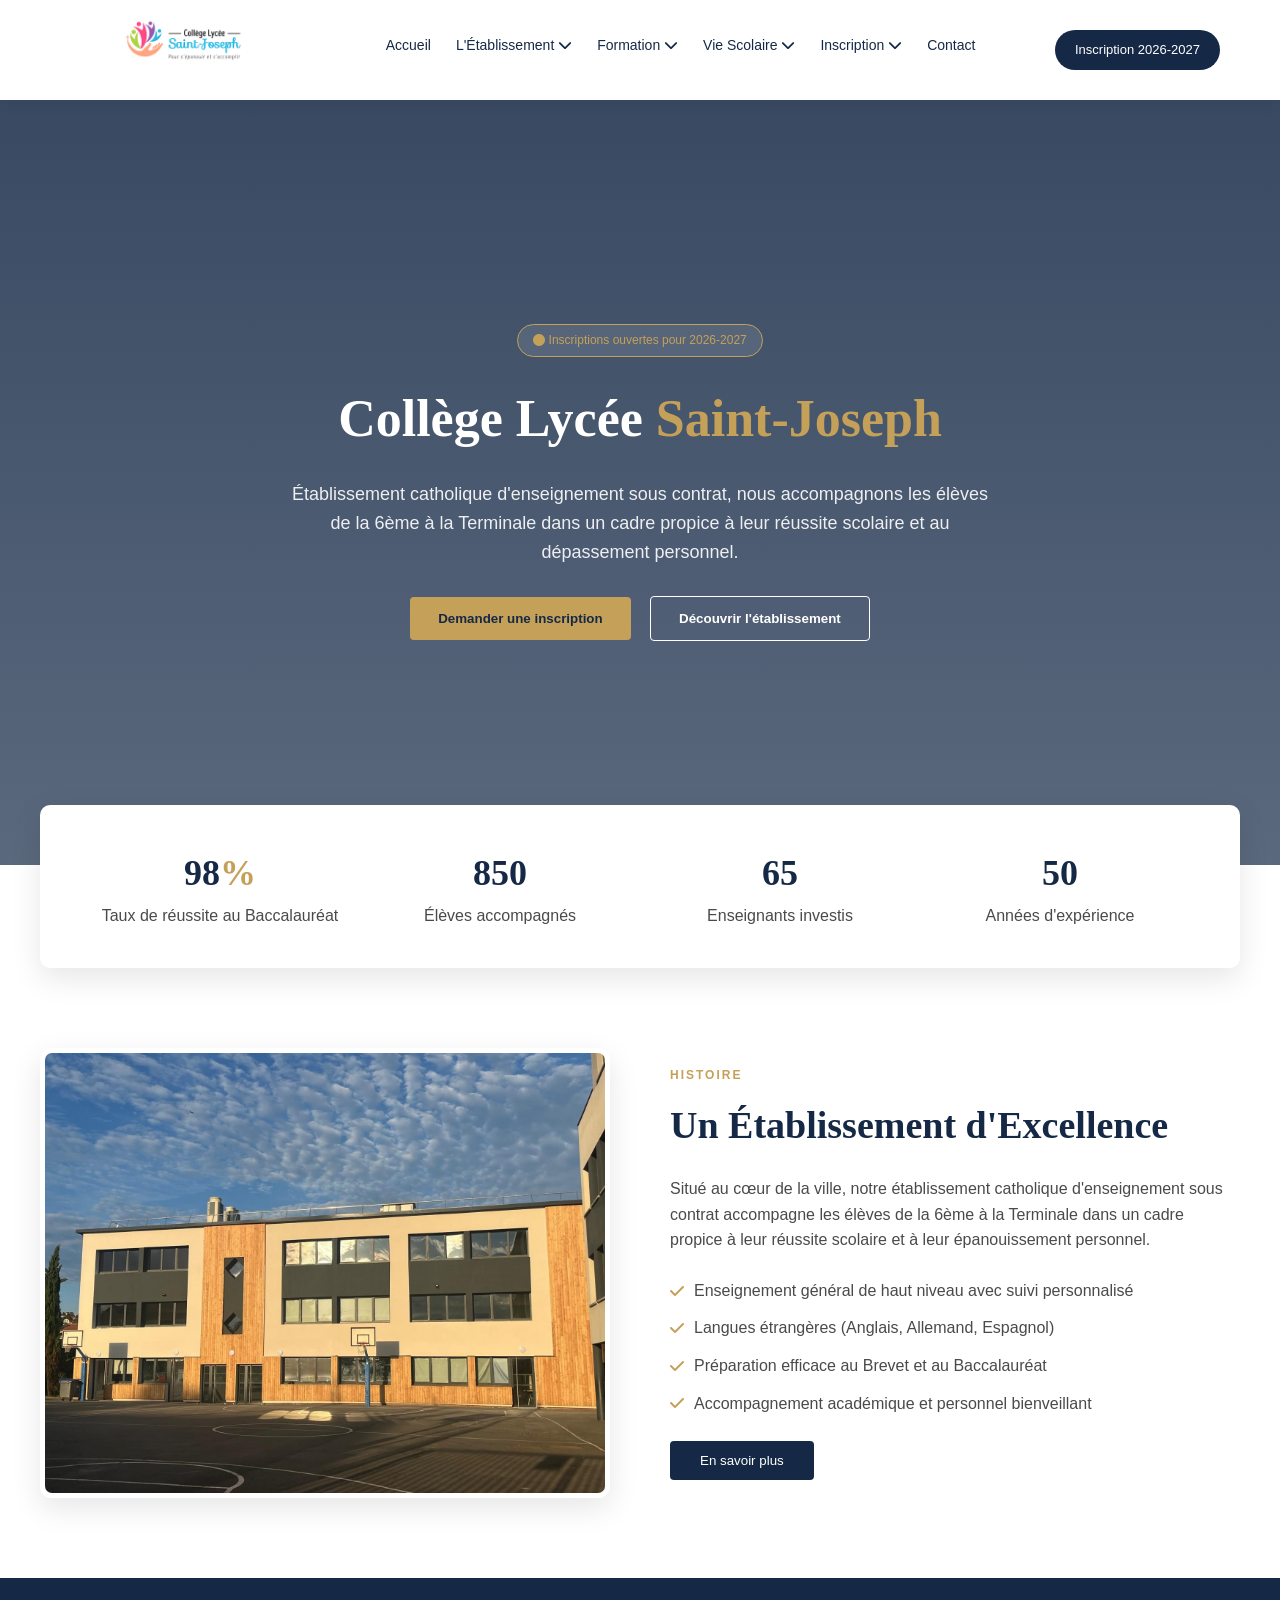
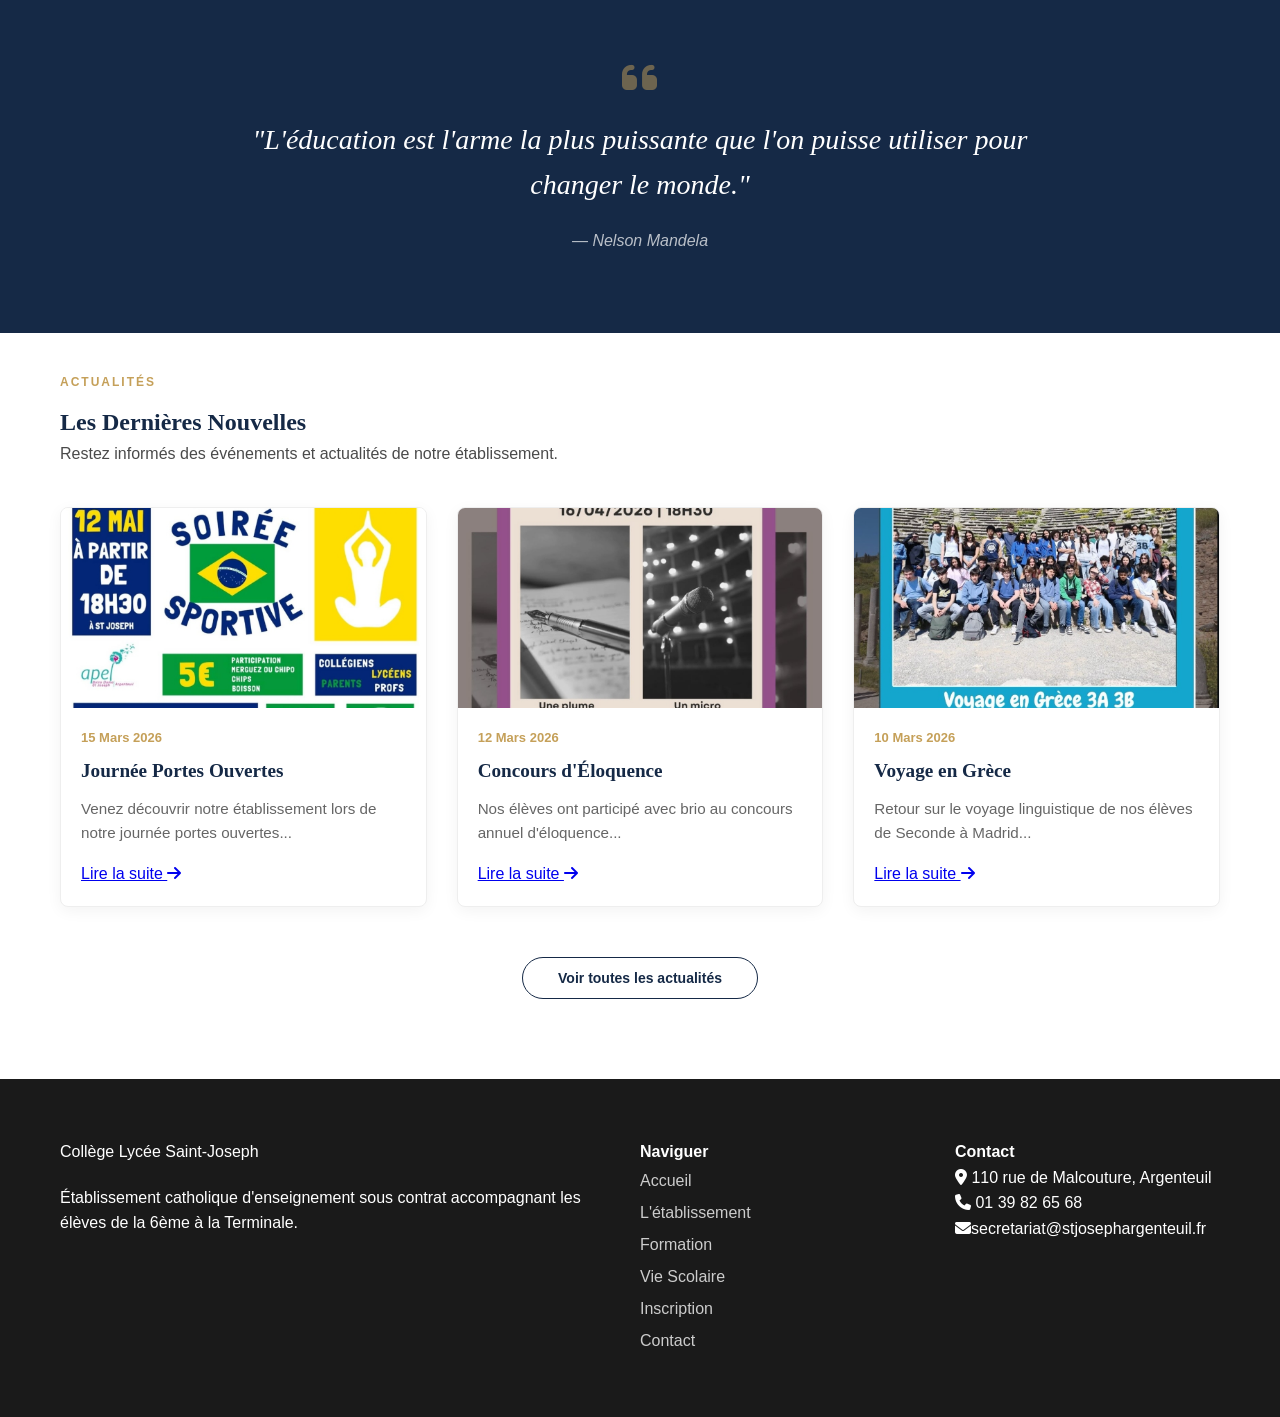
==== index.html @ 9d51ba73 "index.html" ====
<!DOCTYPE html>
<html lang="fr">
<head>
    <meta charset="UTF-8">
    <meta name="viewport" content="width=device-width, initial-scale=1.0">
    <title>École d'Excellence - Site Officiel</title>
    <link rel="stylesheet" href="styles.css">
    <link rel="stylesheet" href="https://cdnjs.cloudflare.com/ajax/libs/font-awesome/6.4.0/css/all.min.css">
</head>
<body>

    <!-- Barre de Navigation -->
<header>
    <nav class="container">
        <div class="logo">
            <img src="images/logo_stjo.jpg" alt="Logo" class="logo-img">
        </div>

        <ul class="nav-menu">
            <li><a href="#" class="active">Accueil</a></li>

            <li class="has-dropdown">
                <a href="#">L'Établissement <i class="fas fa-chevron-down"></i></a>
                <ul class="dropdown">
                    <li><a href="#">La Pastorale</a></li>
                    <li><a href="#">Projet Éloquence</a></li>
                    <li><a href="#">Recrutement</a></li>
                    <li><a href="#">Foire aux Questions (FAQ)</a></li>
                </ul>
            </li>

            <li class="has-dropdown">
                <a href="#">Formation <i class="fas fa-chevron-down"></i></a>
                <ul class="dropdown">
                    <li><a href="#">Collège (Entrée en 6ème)</a></li>
                    <li><a href="#">Lycée (Entrée en 2nde)</a></li>
                    <li><a href="#">Ouverture Internationale</a></li>
                    <li><a href="#">Arts à Saint Joseph</a></li>
                </ul>
            </li>

            <li class="has-dropdown">
                <a href="#">Vie Scolaire <i class="fas fa-chevron-down"></i></a>
                <ul class="dropdown">
                    <li><a href="#">Menus Self (Convivio)</a></li>
                    <li><a href="#">Stages en Entreprise</a></li>
                    <li><a href="#">PAI / Santé</a></li>
                    <li><a href="#">Saint Joseph Actualités</a></li>
                </ul>
            </li>

            <li class="has-dropdown">
                <a href="#">Inscription <i class="fas fa-chevron-down"></i></a>
                <ul class="dropdown">
                    <li><a href="#">Modalités d'inscription</a></li>
                    <li><a href="#">Forum - Inscription</a></li>
                </ul>
            </li>

            <li><a href="#">Contact</a></li>
        </ul>

        <a href="#" class="nav-btn">Inscription 2026-2027</a>
    </nav>
</header>

    <!-- Section Hero -->
    <section class="hero">
        <div class="hero-overlay"></div>
        <div class="hero-content container">
            <div class="hero-tag"><i class="fas fa-circle"></i> Inscriptions ouvertes pour 2026-2027</div>
            <h1>Collège Lycée <span>Saint-Joseph</span></h1>
            <p>Établissement catholique d'enseignement sous contrat, nous accompagnons les élèves de la 6ème à la Terminale dans un cadre propice à leur réussite scolaire et au dépassement personnel.</p>
            <div class="hero-actions">
                <button class="btn btn-gold">Demander une inscription</button>
                <button class="btn btn-outline">Découvrir l'établissement</button>
            </div>
        </div>
    </section>

    <!-- Section Chiffres Clés -->
    <section class="stats container">
        <div class="stat-card">
            <h2>98<span>%</span></h2>
            <p>Taux de réussite au Baccalauréat</p>
        </div>
        <div class="stat-card">
            <h2>850</h2>
            <p>Élèves accompagnés</p>
        </div>
        <div class="stat-card">
            <h2>65</h2>
            <p>Enseignants investis</p>
        </div>
        <div class="stat-card">
            <h2>50</h2>
            <p>Années d'expérience</p>
        </div>
    </section>

    <!-- Section Présentation -->
    <section class="presentation container">
        <div class="pres-img">
            <img src="images/lycee_stjo.jpg" alt="Cours de l'école">
        </div>
        <div class="pres-text">
            <span class="section-label">HISTOIRE</span>
            <h2>Un Établissement d'Excellence</h2>
            <p>Situé au cœur de la ville, notre établissement catholique d'enseignement sous contrat accompagne les élèves de la 6ème à la Terminale dans un cadre propice à leur réussite scolaire et à leur épanouissement personnel.</p>
            <ul class="check-list">
                <li><i class="fas fa-check"></i> Enseignement général de haut niveau avec suivi personnalisé</li>
                <li><i class="fas fa-check"></i> Langues étrangères (Anglais, Allemand, Espagnol)</li>
                <li><i class="fas fa-check"></i> Préparation efficace au Brevet et au Baccalauréat</li>
                <li><i class="fas fa-check"></i> Accompagnement académique et personnel bienveillant</li>
            </ul>
            <button class="btn-dark">En savoir plus</button>
        </div>
    </section>

    <!-- Section Citation -->
    <section class="quote-section">
        <div class="container">
            <i class="fas fa-quote-left quote-icon"></i>
            <blockquote>
                "L'éducation est l'arme la plus puissante que l'on puisse utiliser pour changer le monde."
                <cite>— Nelson Mandela</cite>
            </blockquote>
        </div>
    </section>

    <!-- Section Actualités -->
    <section class="news container">
        <span class="section-label centered">ACTUALITÉS</span>
        <h2 class="centered-title">Les Dernières Nouvelles</h2>
        <p class="centered-sub">Restez informés des événements et actualités de notre établissement.</p>
        
        <div class="news-grid">
            <div class="news-card">
                <img src="images/actu1_stjo.jpeg" alt="News 1">
                <div class="news-body">
                    <span class="news-date">15 Mars 2026</span>
                    <h3>Journée Portes Ouvertes</h3>
                    <p>Venez découvrir notre établissement lors de notre journée portes ouvertes...</p>
                    <a href="#" class="read-more">Lire la suite <i class="fas fa-arrow-right"></i></a>
                </div>
            </div>
            <div class="news-card">
                <img src="images/actu2_stjo.jpeg" alt="News 2">
                <div class="news-body">
                    <span class="news-date">12 Mars 2026</span>
                    <h3>Concours d'Éloquence</h3>
                    <p>Nos élèves ont participé avec brio au concours annuel d'éloquence...</p>
                    <a href="#" class="read-more">Lire la suite <i class="fas fa-arrow-right"></i></a>
                </div>
            </div>
            <div class="news-card">
                <img src="images/actu3_stjo.jpeg" alt="News 3">
                <div class="news-body">
                    <span class="news-date">10 Mars 2026</span>
                    <h3>Voyage en Grèce</h3>
                    <p>Retour sur le voyage linguistique de nos élèves de Seconde à Madrid...</p>
                    <a href="#" class="read-more">Lire la suite <i class="fas fa-arrow-right"></i></a>
                </div>
            </div>
        </div>
        <div class="center-btn">
            <button class="btn-outline-dark">Voir toutes les actualités</button>
        </div>
    </section>

    <!-- Footer -->
    <footer class="main-footer">
        <div class="container footer-grid">
            <div class="footer-about">
                <div class="logo light">Collège Lycée Saint-Joseph</div>
                <p>Établissement catholique d'enseignement sous contrat accompagnant les élèves de la 6ème à la Terminale.</p>
            </div>
            <div class="footer-links">
                <h4>Naviguer</h4>
                <ul>
                    <li><a href="#">Accueil</a></li>
                    <li><a href="#">L'établissement</a></li>
                    <li><a href="#">Formation</a></li>
                    <li><a href="#">Vie Scolaire</a></li>
                    <li><a href="#">Inscription</a></li>
                    <li><a href="#">Contact</a></li>

                </ul>
            </div>
            <div class="footer-contact">
                <h4>Contact</h4>
                <p><i class="fas fa-map-marker-alt"></i> 110 rue de Malcouture, Argenteuil</p>
                <p><i class="fas fa-phone"></i> 01 39 82 65 68</p>
                <p><i class="fas fa-envelope"></i>secretariat@stjosephargenteuil.fr</p>
            </div>
        </div>
    </footer>

</body>
</html>
---- styles.css ----
/* Variables de couleurs basées sur l'image A4 - 1.jpg */
:root {
    --navy: #152946;
    --gold: #c5a059;
    --light-gold: #fdf8ef;
    --text: #4a4a4a;
    --white: #ffffff;
    --gray-bg: #f9f9f9;
}

* { margin: 0; padding: 0; box-sizing: border-box; }

body {
    font-family: 'Inter', sans-serif;
    color: var(--text);
    line-height: 1.6;
}

h1, h2, h3, blockquote {
    font-family: 'Playfair Display', serif; /* Aspect académique */
    color: var(--navy);
}

.container {
    max-width: 1200px;
    margin: 0 auto;
    padding: 0 20px;
}

/* Header */
header {
    background: var(--white);
    padding: 15px 0;
    position: sticky;
    top: 0;
    z-index: 1000;
    box-shadow: 0 2px 15px rgba(0,0,0,0.05);
}

nav { display: flex; justify-content: space-between; align-items: center; }

.logo {
    display: flex;
    align-items: center; /* Aligne verticalement l'image et le texte */
    gap: 12px;     
    margin-bottom: 20px;
}

/* L'image du logo proprement dite */
.logo-img {
    height: 50px;        /* Fixe la hauteur (ajuste selon tes goûts entre 40px et 60px) */
    width: auto;         /* Garde les proportions de l'image */
    object-fit: contain; /* S'assure que le logo n'est pas écrasé */
}

.nav-menu { display: flex; list-style: none; gap: 25px; }
.nav-menu a { text-decoration: none; color: var(--navy); font-size: 14px; font-weight: 500; }

.nav-btn {
    background: var(--navy);
    color: white;
    padding: 10px 20px;
    border-radius: 50px;
    text-decoration: none;
    font-size: 13px;
}

.dropdown {
    position: absolute;
    top: 100%;
    left: 0;
    background: #ffffff;
    min-width: 240px; /* Un peu plus large pour les titres longs */
    list-style: none;
    padding: 10px 0;
    box-shadow: 0 10px 25px rgba(0,0,0,0.1);
    border-top: 3px solid #c5a059; /* La couleur dorée de la maquette */
    opacity: 0;
    visibility: hidden;
    transform: translateY(10px);
    transition: all 0.3s ease;
    z-index: 1000;
}

/* Affiche le sous-menu au survol */
.has-dropdown:hover .dropdown {
    opacity: 1;
    visibility: visible;
    transform: translateY(0);
}

/* Style des liens du sous-menu */
.dropdown li a {
    padding: 12px 20px;
    font-size: 14px;
    color: #152946;
    text-decoration: none;
    display: block;
    transition: background 0.2s;
    border-bottom: 1px solid #f0f0f0;
}

.dropdown li:last-child a { border-bottom: none; }

.dropdown li a:hover {
    background-color: #fdf8ef;
    color: #c5a059;
    padding-left: 25px; /* Petit effet de décalage au survol */
}

/* On s'assure que le menu parent reste relatif */
.nav-menu > li {
    position: relative;
    padding-bottom: 10px; /* Zone de confort pour que le menu ne se ferme pas */
}

/* Hero */
.hero {
    height: 85vh;
    background: url('https://images.unsplash.com/photo-1541339907198-e08756ebafe1?q=80&w=2070') center/cover;
    position: relative;
    display: flex;
    align-items: center;
    color: white;
    text-align: center;
}

.hero-overlay {
    position: absolute;
    top: 0; left: 0; width: 100%; height: 100%;
    background: linear-gradient(rgba(21, 41, 70, 0.85), rgba(21, 41, 70, 0.7));
}

.hero-content { position: relative; z-index: 2; }

.hero-tag {
    background: rgba(255,255,255,0.1);
    display: inline-block;
    padding: 6px 15px;
    border-radius: 20px;
    font-size: 12px;
    border: 1px solid var(--gold);
    color: var(--gold);
    margin-bottom: 20px;
}

.hero h1 { font-size: 52px; color: white; margin-bottom: 20px; }
.hero h1 span { color: var(--gold); }
.hero p { max-width: 700px; margin: 0 auto 30px; font-size: 18px; opacity: 0.9; }

.btn { padding: 14px 28px; border-radius: 4px; border: none; font-weight: bold; cursor: pointer; transition: 0.3s; }
.btn-gold { background: var(--gold); color: var(--navy); margin-right: 15px; }
.btn-outline { background: transparent; border: 1px solid white; color: white; }

/* Stats (Flottantes) */
.stats {
    display: grid;
    grid-template-columns: repeat(4, 1fr);
    background: white;
    padding: 40px;
    border-radius: 10px;
    box-shadow: 0 10px 30px rgba(0,0,0,0.1);
    margin-top: -60px;
    position: relative;
    z-index: 5;
    text-align: center;
}

.stat-card h2 { font-size: 36px; color: var(--navy); }
.stat-card h2 span { color: var(--gold); }

/* Presentation */
.pres-img {
    width: 100%;
    height: 450px; /* On fixe une hauteur pour coller à la maquette */
    border-radius: 12px;
    overflow: hidden; /* Pour que les coins de l'image soient arrondis aussi */
    border: 5px solid #ffffff; /* Petit liseré blanc */
    box-shadow: 0 10px 30px rgba(0,0,0,0.1);
}

/* L'image elle-même */
.pres-img img {
    width: 100%;    /* Prend toute la largeur de sa colonne */
    height: 100%;   /* Prend toute la hauteur fixée au dessus */
    object-fit: cover; /* Recadre l'image proprement sans la déformer */
    display: block;
}

/* On s'assure que la grille sépare bien l'image du texte */
.presentation {
    display: grid;
    grid-template-columns: 1fr 1fr; /* Deux colonnes égales */
    gap: 60px;
    align-items: center;
    padding: 80px 0;
}.section-label { color: var(--gold); font-weight: bold; font-size: 12px; letter-spacing: 2px; display: block; margin-bottom: 10px; }
.pres-text h2 { font-size: 38px; margin-bottom: 20px; }
.check-list { list-style: none; margin: 25px 0; }
.check-list li { margin-bottom: 12px; display: flex; align-items: center; gap: 10px; }
.check-list i { color: var(--gold); }

.btn-dark { background: var(--navy); color: white; padding: 12px 30px; border: none; border-radius: 4px; cursor: pointer; }

/* Quote */
.quote-section { background: var(--navy); color: white; text-align: center; padding: 80px 0; position: relative; margin-bottom: 40px;}
.quote-icon { font-size: 40px; color: var(--gold); margin-bottom: 20px; opacity: 0.5; }
blockquote { font-size: 28px; font-style: italic; color: white; max-width: 800px; margin: 0 auto; }
cite { display: block; margin-top: 20px; font-size: 16px; font-family: 'Inter', sans-serif; opacity: 0.7; }

.news-grid {
    display: grid;
    grid-template-columns: repeat(3, 1fr); /* 3 colonnes égales */
    gap: 30px;
    margin-top: 40px;
}

/* La carte d'actualité */
.news-card {
    background: #ffffff;
    border-radius: 8px;
    overflow: hidden; /* Coupe tout ce qui dépasse, notamment l'image */
    box-shadow: 0 4px 15px rgba(0,0,0,0.05);
    border: 1px solid #eee;
    transition: transform 0.3s ease;
}

.news-card:hover {
    transform: translateY(-5px); /* Petit effet de levier au survol */
}

/* FIX DES IMAGES TROP GROSSES */
.news-card img {
    width: 100%;        /* Force l'image à faire la largeur de la carte */
    height: 200px;      /* On fixe une hauteur commune pour toutes les images */
    object-fit: cover;  /* Recadre l'image sans la déformer (indispensable !) */
    display: block;
}

/* Texte à l'intérieur de la carte */
.news-body {
    padding: 20px;
}

.news-date {
    color: var(--gold);
    font-size: 13px;
    font-weight: bold;
    display: block;
    margin-bottom: 8px;
}

.news-card h3 {
    font-size: 1.2rem;
    margin-bottom: 10px;
    color: var(--navy);
}

.news-card p {
    font-size: 0.95rem;
    color: #666;
    margin-bottom: 15px;
}

.center-btn {
    text-align: center;
    margin-top: 50px; /* Espace suffisant après les cartes */
    margin-bottom: 80px; /* Espace avant la section suivante */
}

/* Le bouton "Voir toutes les actualités" */
.btn-outline-dark {
    background-color: transparent; /* Fond transparent par défaut */
    color: #152946;               /* Bleu marine (votre variable --navy) */
    border: 1.5px solid #152946;  /* Bordure fine bleue */
    padding: 12px 35px;           /* Largeur généreuse pour un look premium */
    border-radius: 30px;          /* Forme pillule/arrondie comme sur l'image */
    font-size: 14px;
    font-weight: 600;             /* Texte légèrement gras */
    text-transform: none;         /* Garde la casse normale */
    cursor: pointer;
    transition: all 0.3s ease;    /* Transition douce pour l'animation */
    font-family: 'Inter', sans-serif;
}

/* Effet au survol (Hover) */
.btn-outline-dark:hover {
    background-color: #152946;    /* Le fond devient bleu */
    color: #ffffff;               /* Le texte devient blanc */
    transform: translateY(-2px);  /* Petit saut vers le haut */
    box-shadow: 0 5px 15px rgba(21, 41, 70, 0.2); /* Ombre légère bleue */
}

/* Effet au clic (Active) */
.btn-outline-dark:active {
    transform: translateY(0);     /* Le bouton redescend quand on clique */
}

/* Footer */
footer { background: #1a1a1a; color: white; padding: 60px 0; margin-top: 50px; }
.footer-grid { display: grid; grid-template-columns: 2fr 1fr 1fr; gap: 50px; }
.footer-about h3 { color: var(--white); margin-bottom: 20px; }
.footer-links ul { list-style: none; }
.footer-links a { color: #ccc; text-decoration: none; line-height: 2; }

/* Mobile */
@media (max-width: 768px) {
    .nav-menu, .nav-btn { display: none; }
    .hero h1 { font-size: 32px; }
    .stats, .presentation, .news-grid, .footer-grid { grid-template-columns: 1fr; }
}
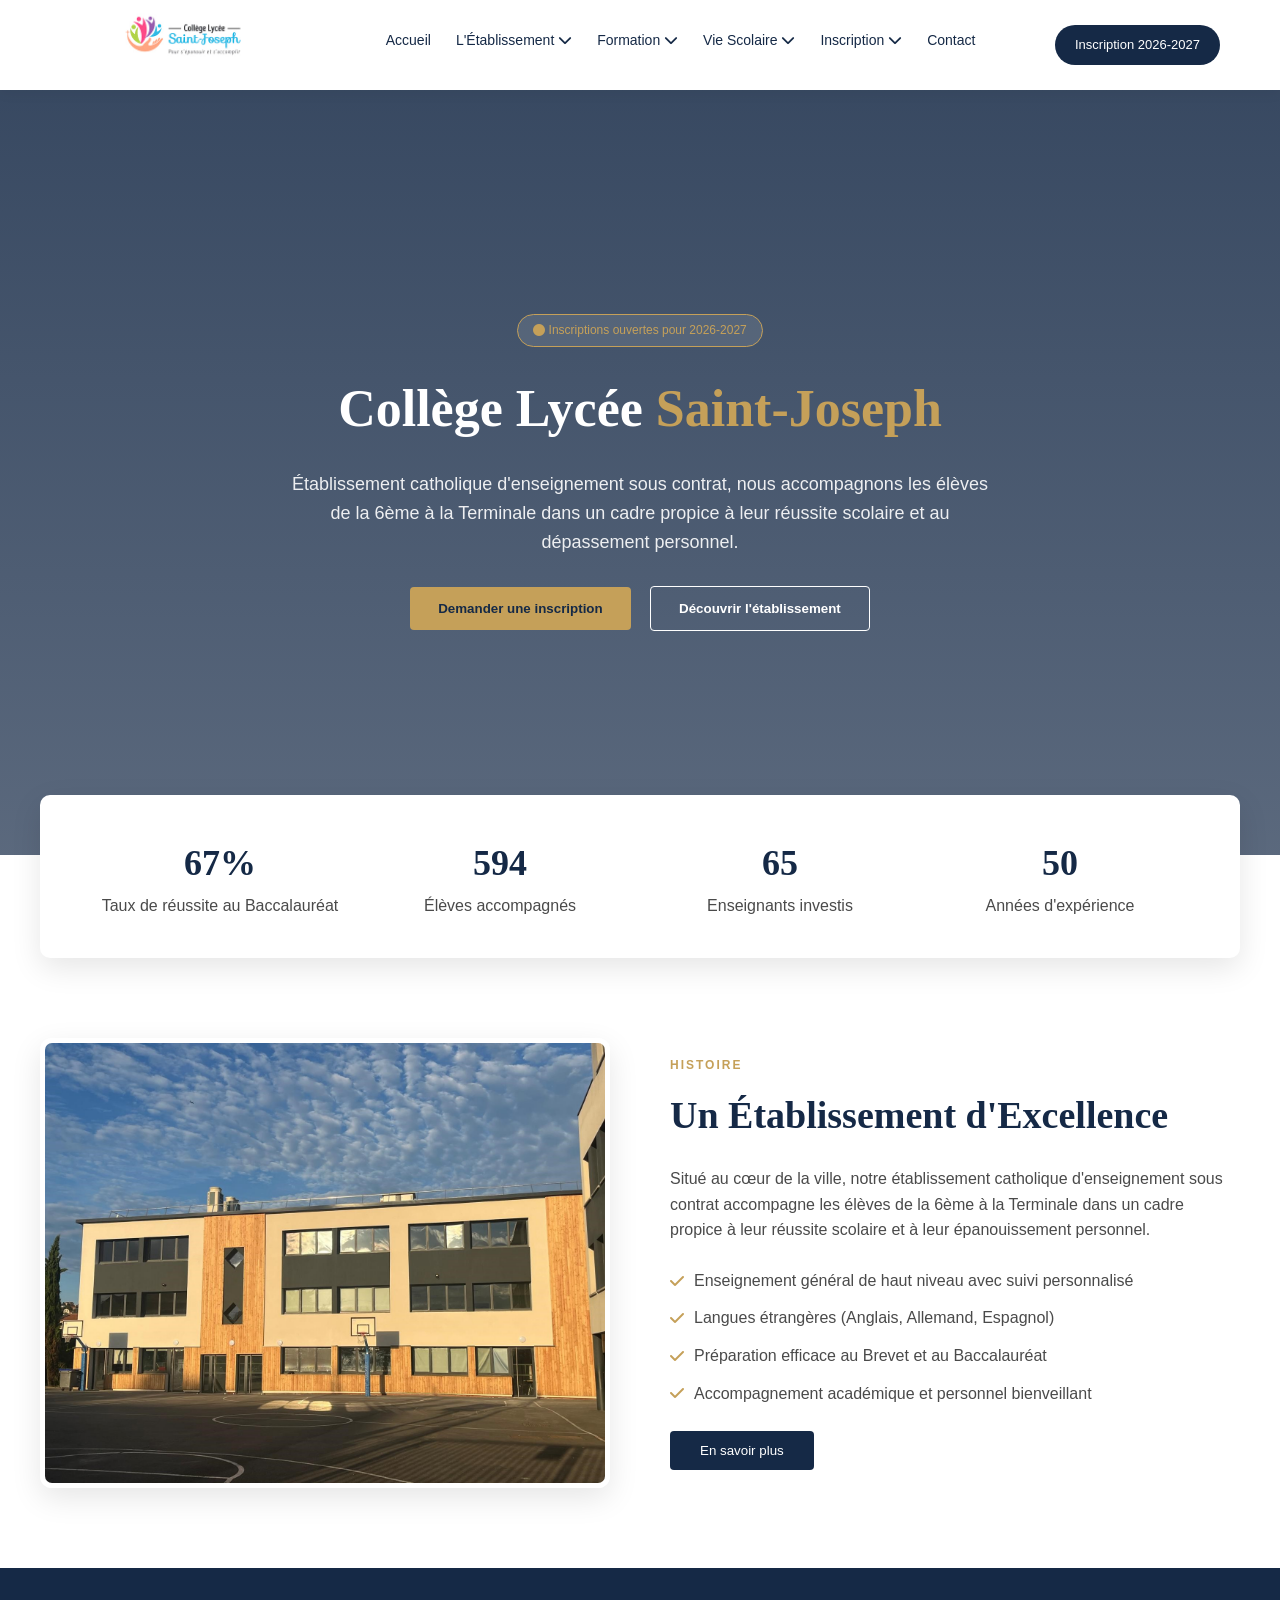
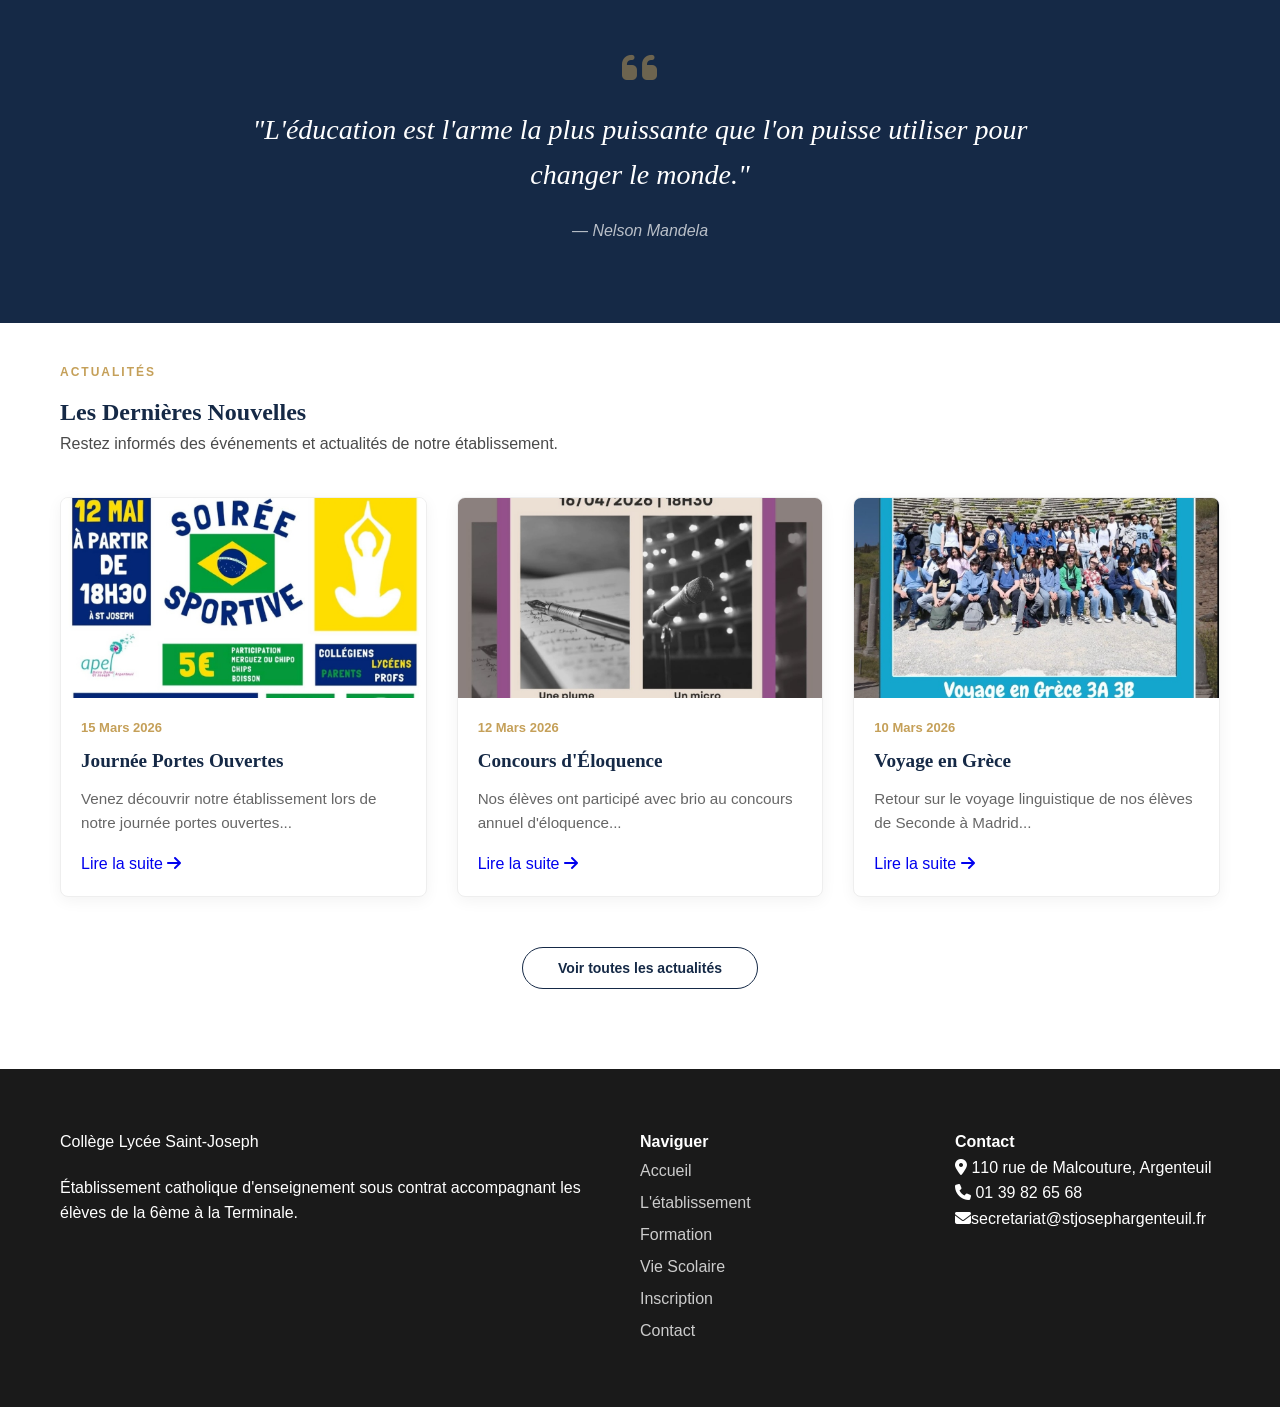
==== commit dfd58ae3: "menu burger" ====
--- a/index.html
+++ b/index.html
@@ -3,7 +3,7 @@
 <head>
     <meta charset="UTF-8">
     <meta name="viewport" content="width=device-width, initial-scale=1.0">
-    <title>École d'Excellence - Site Officiel</title>
+    <title>Collège & Lycée Saint-Joseph à Argenteuil – Enseignement privé</title>
     <link rel="stylesheet" href="styles.css">
     <link rel="stylesheet" href="https://cdnjs.cloudflare.com/ajax/libs/font-awesome/6.4.0/css/all.min.css">
 </head>
@@ -61,6 +61,12 @@
         </ul>
 
         <a href="#" class="nav-btn">Inscription 2026-2027</a>
+
+    <div class="burger">
+        <span></span>
+        <span></span>
+        <span></span>
+    </div>
     </nav>
 </header>
 
@@ -79,24 +85,24 @@
     </section>
 
     <!-- Section Chiffres Clés -->
-    <section class="stats container">
-        <div class="stat-card">
-            <h2>98<span>%</span></h2>
-            <p>Taux de réussite au Baccalauréat</p>
-        </div>
-        <div class="stat-card">
-            <h2>850</h2>
-            <p>Élèves accompagnés</p>
-        </div>
-        <div class="stat-card">
-            <h2>65</h2>
-            <p>Enseignants investis</p>
-        </div>
-        <div class="stat-card">
-            <h2>50</h2>
-            <p>Années d'expérience</p>
-        </div>
-    </section>
+<section class="stats container">
+    <div class="stat-card">
+        <h2 class="counter" data-target="98">1<span>%</span></h2>
+        <p>Taux de réussite au Baccalauréat</p>
+    </div>
+    <div class="stat-card">
+        <h2 class="counter" data-target="850">0</h2>
+        <p>Élèves accompagnés</p>
+    </div>
+    <div class="stat-card">
+        <h2 class="counter" data-target="65">0</h2>
+        <p>Enseignants investis</p>
+    </div>
+    <div class="stat-card">
+        <h2 class="counter" data-target="50">0</h2>
+        <p>Années d'expérience</p>
+    </div>
+</section>
 
     <!-- Section Présentation -->
     <section class="presentation container">
@@ -195,6 +201,6 @@
             </div>
         </div>
     </footer>
-
+<script src="script.js"></script>
 </body>
 </html>
--- a/styles.css
+++ b/styles.css
@@ -114,6 +114,33 @@
     padding-bottom: 10px; /* Zone de confort pour que le menu ne se ferme pas */
 }
 
+.burger {
+    display: none;
+    flex-direction: column;
+    gap: 5px;
+    cursor: pointer;
+}
+
+.burger span {
+    width: 25px;
+    height: 3px;
+    background: var(--navy);
+    transition: 0.3s;
+}
+
+/* ANIMATION CROIX */
+.burger.active span:nth-child(1) {
+    transform: rotate(45deg) translate(5px, 5px);
+}
+
+.burger.active span:nth-child(2) {
+    opacity: 0;
+}
+
+.burger.active span:nth-child(3) {
+    transform: rotate(-45deg) translate(6px, -6px);
+}
+
 /* Hero */
 .hero {
     height: 85vh;
@@ -150,8 +177,9 @@
 
 .btn { padding: 14px 28px; border-radius: 4px; border: none; font-weight: bold; cursor: pointer; transition: 0.3s; }
 .btn-gold { background: var(--gold); color: var(--navy); margin-right: 15px; }
+.btn-gold:hover {  background: #a97d16;  color: var(--navy);}
 .btn-outline { background: transparent; border: 1px solid white; color: white; }
-
+.btn-outline:hover {  background: white;  color: var(--navy);}
 /* Stats (Flottantes) */
 .stats {
     display: grid;
@@ -223,6 +251,7 @@
     box-shadow: 0 4px 15px rgba(0,0,0,0.05);
     border: 1px solid #eee;
     transition: transform 0.3s ease;
+    
 }
 
 .news-card:hover {
@@ -261,6 +290,8 @@
     color: #666;
     margin-bottom: 15px;
 }
+
+.read-more {   text-decoration: none;}
 
 .center-btn {
     text-align: center;
@@ -303,9 +334,162 @@
 .footer-links ul { list-style: none; }
 .footer-links a { color: #ccc; text-decoration: none; line-height: 2; }
 
-/* Mobile */
+
+/* ============================= */
+/* BURGER À PARTIR DE 1160px */
+/* ============================= */
+@media (max-width: 1160px) {
+    .burger {
+        display: flex;
+        z-index: 2001;
+    }
+
+    .nav-btn {
+        display: none;
+    }
+
+    .nav-menu {
+        position: fixed;
+        top: 0;
+        right: -100%;
+        width: 70%;
+        height: 100vh;
+        background: white;
+
+        display: flex;
+        flex-direction: column;
+
+        padding: 80px 30px;
+        gap: 20px;
+
+        box-shadow: -10px 0 30px rgba(0,0,0,0.1);
+        transition: right 0.3s ease;
+        z-index: 2000;
+    }
+
+    .nav-menu.active {
+        right: 0;
+    }
+}
+
+
+/* ============================= */
+/* TABLETTE (<= 1024px) */
+/* ============================= */
+@media (max-width: 1024px) {
+
+    .hero h1 {
+        font-size: 42px;
+    }
+
+    .presentation {
+        gap: 40px;
+    }
+
+    .stats {
+        grid-template-columns: repeat(2, 1fr);
+        padding: 30px;
+    }
+
+    .news-grid {
+        grid-template-columns: repeat(2, 1fr);
+    }
+
+    .footer-grid {
+        grid-template-columns: 1fr 1fr;
+        gap: 30px;
+    }
+}
+
+
+/* ============================= */
+/* MOBILE (<= 768px) */
+/* ============================= */
 @media (max-width: 768px) {
-    .nav-menu, .nav-btn { display: none; }
-    .hero h1 { font-size: 32px; }
-    .stats, .presentation, .news-grid, .footer-grid { grid-template-columns: 1fr; }
+
+    .hero {
+        height: auto;
+        padding: 100px 20px 80px;
+    }
+
+    .hero h1 {
+        font-size: 30px;
+        line-height: 1.3;
+    }
+
+    .hero p {
+        font-size: 16px;
+    }
+
+    .btn {
+        display: block;
+        width: 100%;
+        margin: 10px 0;
+    }
+
+    .stats {
+        grid-template-columns: 1fr;
+        margin-top: -40px;
+        padding: 25px;
+    }
+
+    .stat-card h2 {
+        font-size: 28px;
+    }
+
+    .presentation {
+        grid-template-columns: 1fr;
+        gap: 30px;
+        padding: 60px 0;
+    }
+
+    .pres-img {
+        height: 300px;
+    }
+
+    .pres-text h2 {
+        font-size: 28px;
+    }
+
+    blockquote {
+        font-size: 20px;
+        padding: 0 10px;
+    }
+
+    .news-grid {
+        grid-template-columns: 1fr;
+    }
+
+    .footer-grid {
+        grid-template-columns: 1fr;
+        text-align: center;
+    }
+}
+
+
+/* ============================= */
+/* PETITS MOBILES (<= 480px) */
+/* ============================= */
+@media (max-width: 480px) {
+
+    .hero h1 {
+        font-size: 26px;
+    }
+
+    .hero-tag {
+        font-size: 10px;
+    }
+
+    .btn {
+        padding: 12px;
+        font-size: 14px;
+    }
+
+    .stat-card h2 {
+        font-size: 24px;
+    }
+
+    .news-card img {
+        height: 180px;
+    }
 }
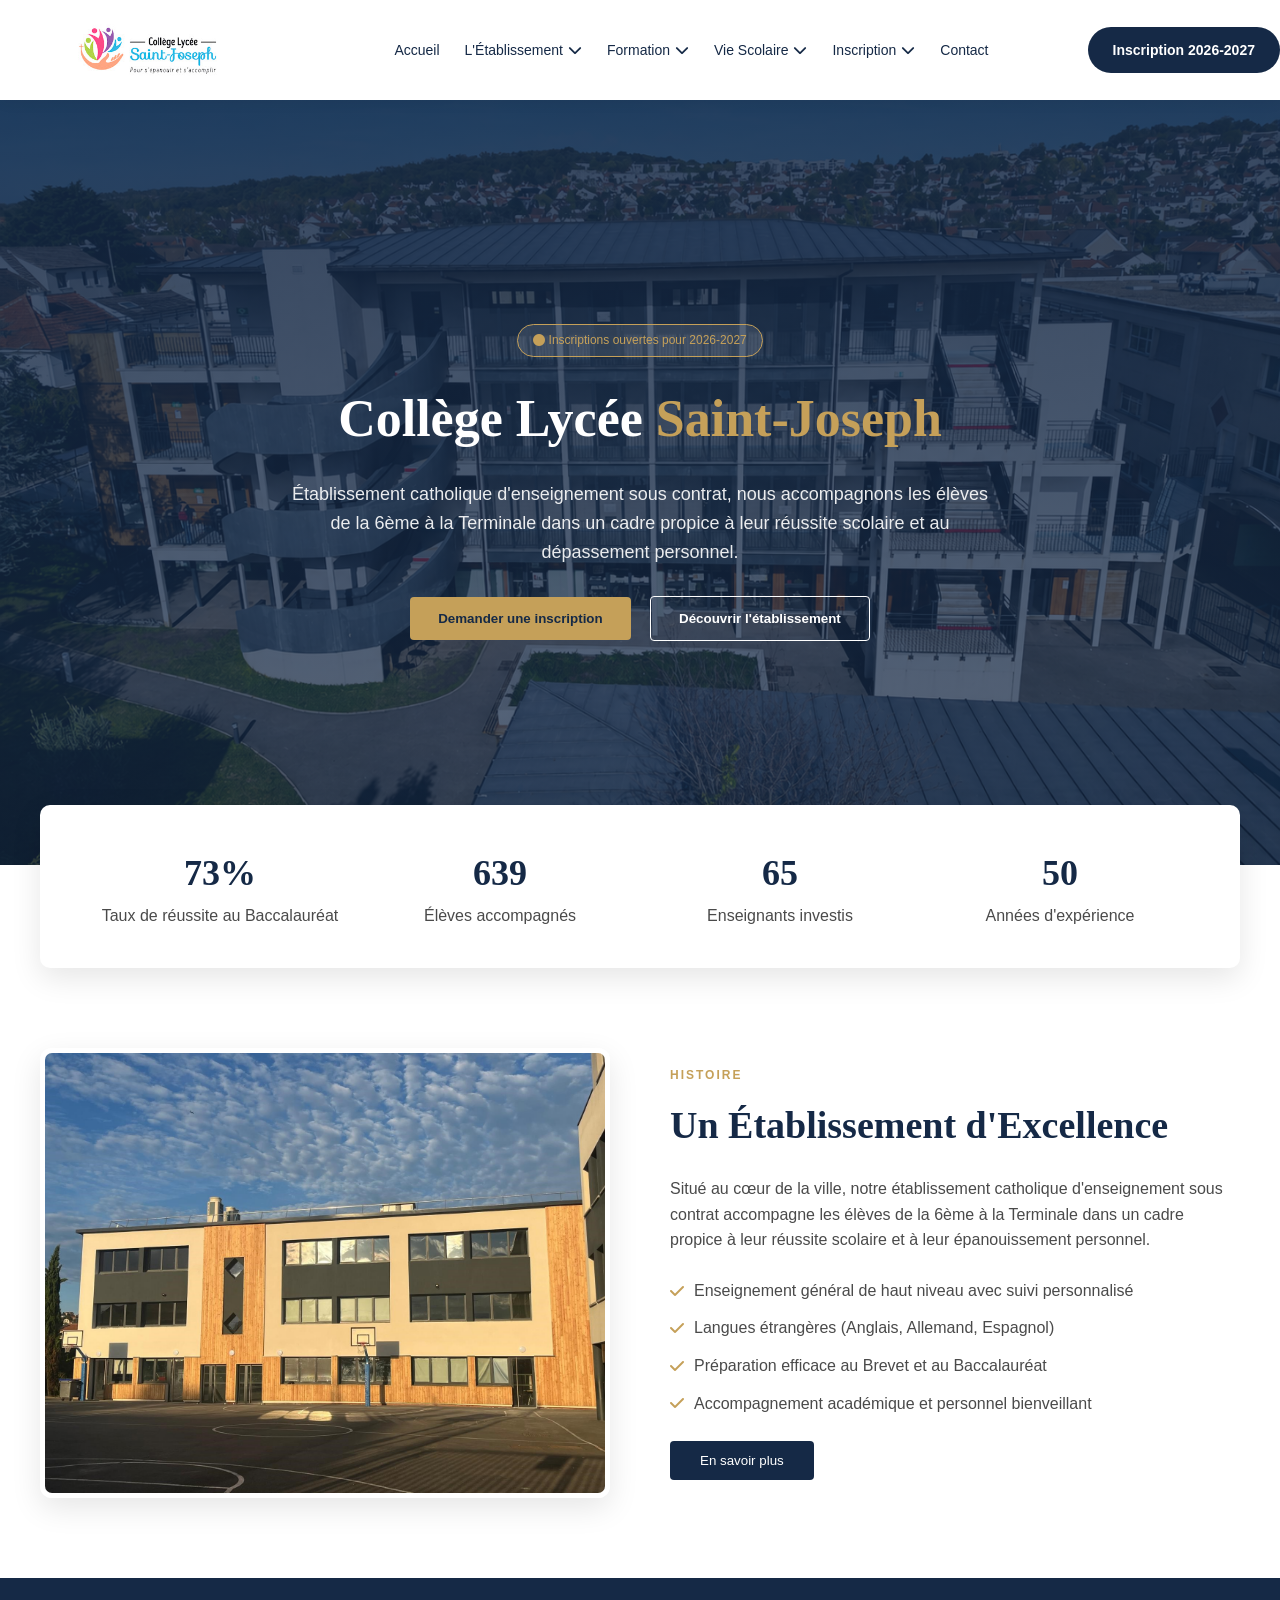
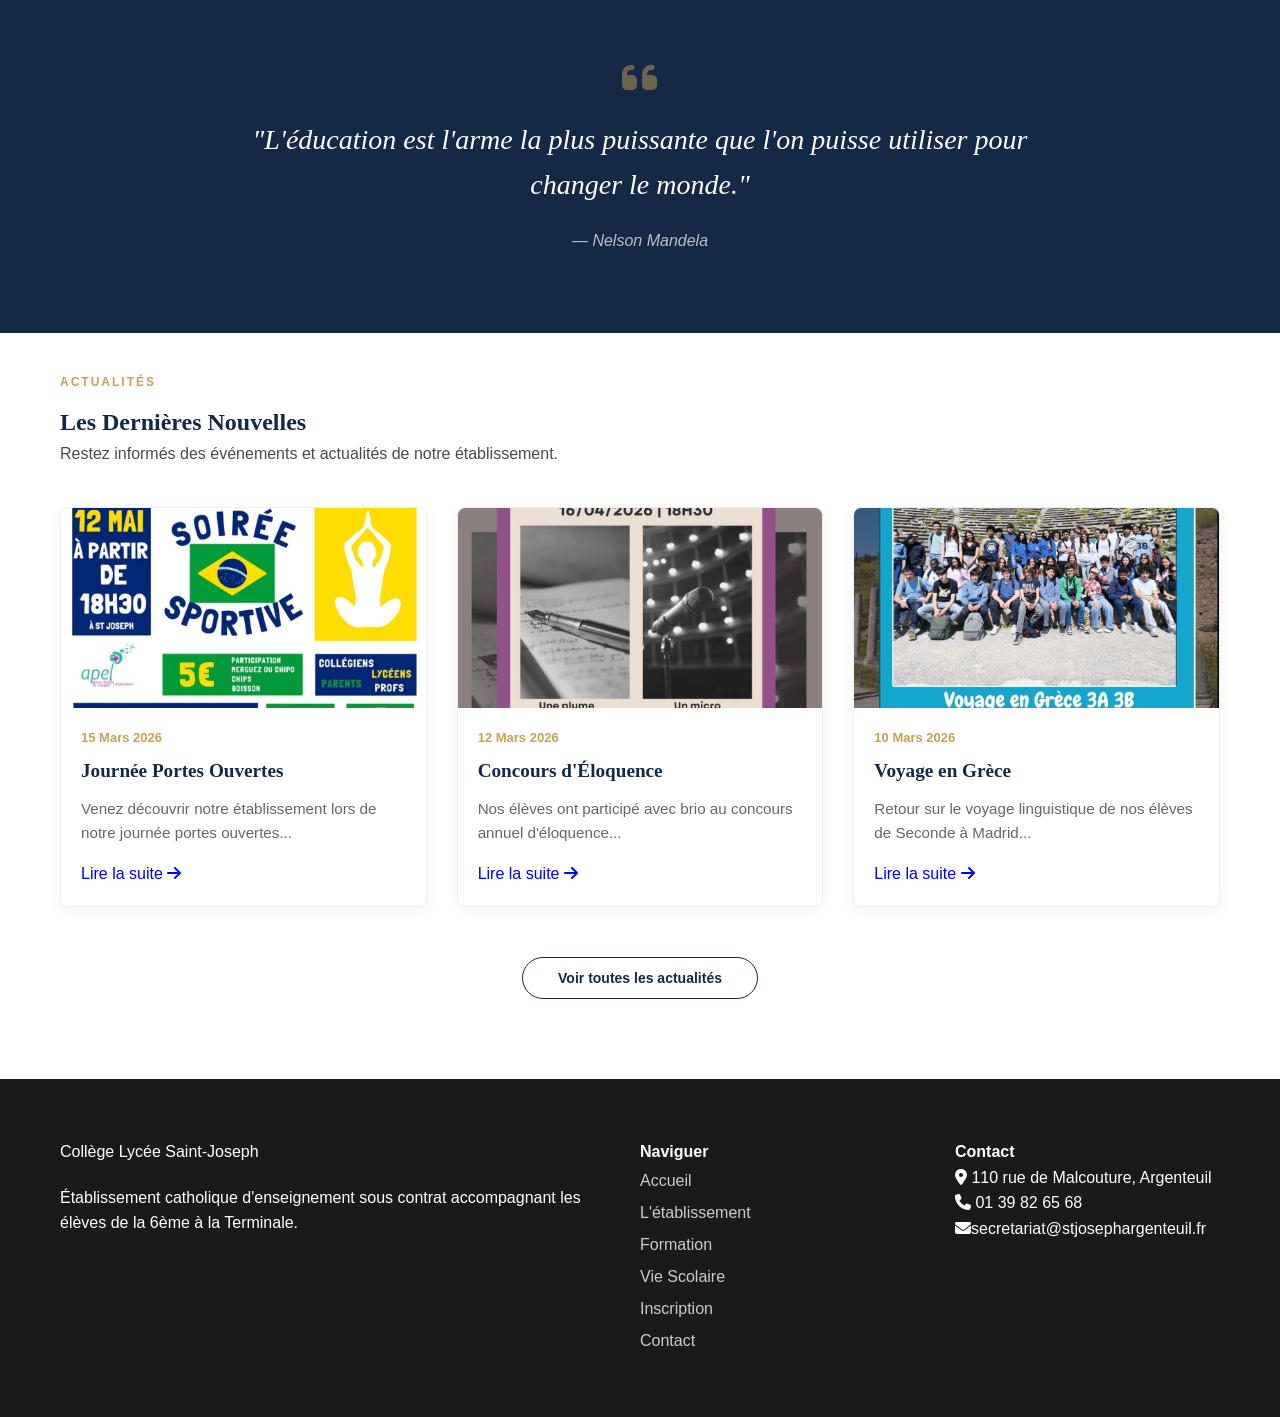
==== commit 168ee0c1: "mise à jour" ====
--- a/index.html
+++ b/index.html
@@ -72,8 +72,9 @@
 
     <!-- Section Hero -->
     <section class="hero">
-        <div class="hero-overlay"></div>
-        <div class="hero-content container">
+    <img src="images/image_stjoseph.png" class="hero-img">
+    <div class="hero-overlay"></div>       
+     <div class="hero-content container">
             <div class="hero-tag"><i class="fas fa-circle"></i> Inscriptions ouvertes pour 2026-2027</div>
             <h1>Collège Lycée <span>Saint-Joseph</span></h1>
             <p>Établissement catholique d'enseignement sous contrat, nous accompagnons les élèves de la 6ème à la Terminale dans un cadre propice à leur réussite scolaire et au dépassement personnel.</p>
@@ -178,7 +179,7 @@
     <footer class="main-footer">
         <div class="container footer-grid">
             <div class="footer-about">
-                <div class="logo light">Collège Lycée Saint-Joseph</div>
+                <div class="logo-light">Collège Lycée Saint-Joseph</div>
                 <p>Établissement catholique d'enseignement sous contrat accompagnant les élèves de la 6ème à la Terminale.</p>
             </div>
             <div class="footer-links">
--- a/styles.css
+++ b/styles.css
@@ -17,7 +17,7 @@
 }
 
 h1, h2, h3, blockquote {
-    font-family: 'Playfair Display', serif; /* Aspect académique */
+    font-family: 'Playfair Display', serif;
     color: var(--navy);
 }
 
@@ -37,44 +37,55 @@
     box-shadow: 0 2px 15px rgba(0,0,0,0.05);
 }
 
-nav { display: flex; justify-content: space-between; align-items: center; }
+header .container {
+    max-width: 1300px;
+    margin: 0 auto;
+    display: flex;
+    justify-content: center;
+    align-items: center;
+    gap: 60px;
+    padding: 10px 0;
+}
+
+nav { display: flex; justify-content: space-between; align-items: center; width: 100%; }
 
 .logo {
     display: flex;
-    align-items: center; /* Aligne verticalement l'image et le texte */
-    gap: 12px;     
-    margin-bottom: 20px;
+    align-items: center;
+    margin-bottom: 0;
 }
 
 /* L'image du logo proprement dite */
 .logo-img {
-    height: 50px;        /* Fixe la hauteur (ajuste selon tes goûts entre 40px et 60px) */
-    width: auto;         /* Garde les proportions de l'image */
-    object-fit: contain; /* S'assure que le logo n'est pas écrasé */
-}
-
-.nav-menu { display: flex; list-style: none; gap: 25px; }
-.nav-menu a { text-decoration: none; color: var(--navy); font-size: 14px; font-weight: 500; }
+    height: 60px;       
+    width: auto;       
+    object-fit: contain; 
+}
+
+.nav-menu { display: flex; list-style: none; gap: 25px; margin: 0 auto; padding: 0; }
+.nav-menu a { text-decoration: none; color: var(--navy); font-size: 14px; font-weight: 500; display: flex; align-items: center; gap: 5px; }
 
 .nav-btn {
-    background: var(--navy);
+background: var(--navy);
     color: white;
-    padding: 10px 20px;
+    padding: 12px 25px;
     border-radius: 50px;
     text-decoration: none;
-    font-size: 13px;
+    font-size: 14px;
+    font-weight: 600;
+    transition: all 0.3s ease;
+    white-space: nowrap;
 }
 
 .dropdown {
     position: absolute;
-    top: 100%;
-    left: 0;
+    top: calc(100% - 5px);    left: 0;
     background: #ffffff;
-    min-width: 240px; /* Un peu plus large pour les titres longs */
+    min-width: 240px; 
     list-style: none;
     padding: 10px 0;
     box-shadow: 0 10px 25px rgba(0,0,0,0.1);
-    border-top: 3px solid #c5a059; /* La couleur dorée de la maquette */
+    border-top: 3px solid #c5a059;
     opacity: 0;
     visibility: hidden;
     transform: translateY(10px);
@@ -82,14 +93,22 @@
     z-index: 1000;
 }
 
-/* Affiche le sous-menu au survol */
+.has-dropdown::after {
+    content: '';
+    position: absolute;
+    bottom: 0;
+    left: 0;
+    width: 100%;
+    height: 15px; 
+    background: transparent;
+}
+
 .has-dropdown:hover .dropdown {
     opacity: 1;
     visibility: visible;
     transform: translateY(0);
 }
 
-/* Style des liens du sous-menu */
 .dropdown li a {
     padding: 12px 20px;
     font-size: 14px;
@@ -105,13 +124,16 @@
 .dropdown li a:hover {
     background-color: #fdf8ef;
     color: #c5a059;
-    padding-left: 25px; /* Petit effet de décalage au survol */
-}
-
-/* On s'assure que le menu parent reste relatif */
+    padding-left: 25px; 
+}
+
+
 .nav-menu > li {
     position: relative;
-    padding-bottom: 10px; /* Zone de confort pour que le menu ne se ferme pas */
+    padding-bottom: 0;
+    display: flex;
+    align-items: center;
+    height: 100%;
 }
 
 .burger {
@@ -144,7 +166,6 @@
 /* Hero */
 .hero {
     height: 85vh;
-    background: url('https://images.unsplash.com/photo-1541339907198-e08756ebafe1?q=80&w=2070') center/cover;
     position: relative;
     display: flex;
     align-items: center;
@@ -169,6 +190,17 @@
     border: 1px solid var(--gold);
     color: var(--gold);
     margin-bottom: 20px;
+}
+
+.hero-img {
+    position: absolute;
+    top: 0;
+    left: 0;
+    width: 100%;
+    height: 100%;
+
+    object-fit: cover;
+    z-index: 0;
 }
 
 .hero h1 { font-size: 52px; color: white; margin-bottom: 20px; }
@@ -200,22 +232,20 @@
 /* Presentation */
 .pres-img {
     width: 100%;
-    height: 450px; /* On fixe une hauteur pour coller à la maquette */
+    height: 450px; 
     border-radius: 12px;
-    overflow: hidden; /* Pour que les coins de l'image soient arrondis aussi */
-    border: 5px solid #ffffff; /* Petit liseré blanc */
+    overflow: hidden; 
+    border: 5px solid #ffffff; 
     box-shadow: 0 10px 30px rgba(0,0,0,0.1);
 }
 
-/* L'image elle-même */
 .pres-img img {
-    width: 100%;    /* Prend toute la largeur de sa colonne */
-    height: 100%;   /* Prend toute la hauteur fixée au dessus */
-    object-fit: cover; /* Recadre l'image proprement sans la déformer */
+    width: 100%;    
+    height: 100%;   
+    object-fit: cover; 
     display: block;
 }
 
-/* On s'assure que la grille sépare bien l'image du texte */
 .presentation {
     display: grid;
     grid-template-columns: 1fr 1fr; /* Deux colonnes égales */
@@ -238,16 +268,15 @@
 
 .news-grid {
     display: grid;
-    grid-template-columns: repeat(3, 1fr); /* 3 colonnes égales */
+    grid-template-columns: repeat(3, 1fr);
     gap: 30px;
     margin-top: 40px;
 }
 
-/* La carte d'actualité */
 .news-card {
     background: #ffffff;
     border-radius: 8px;
-    overflow: hidden; /* Coupe tout ce qui dépasse, notamment l'image */
+    overflow: hidden;
     box-shadow: 0 4px 15px rgba(0,0,0,0.05);
     border: 1px solid #eee;
     transition: transform 0.3s ease;
@@ -255,18 +284,16 @@
 }
 
 .news-card:hover {
-    transform: translateY(-5px); /* Petit effet de levier au survol */
-}
-
-/* FIX DES IMAGES TROP GROSSES */
+    transform: translateY(-5px);
+}
+
 .news-card img {
-    width: 100%;        /* Force l'image à faire la largeur de la carte */
-    height: 200px;      /* On fixe une hauteur commune pour toutes les images */
-    object-fit: cover;  /* Recadre l'image sans la déformer (indispensable !) */
+    width: 100%;        
+    height: 200px;      
+    object-fit: cover;  
     display: block;
 }
 
-/* Texte à l'intérieur de la carte */
 .news-body {
     padding: 20px;
 }
@@ -295,36 +322,39 @@
 
 .center-btn {
     text-align: center;
-    margin-top: 50px; /* Espace suffisant après les cartes */
-    margin-bottom: 80px; /* Espace avant la section suivante */
-}
-
-/* Le bouton "Voir toutes les actualités" */
+    margin-top: 50px;
+    margin-bottom: 80px;
+}
+
 .btn-outline-dark {
-    background-color: transparent; /* Fond transparent par défaut */
-    color: #152946;               /* Bleu marine (votre variable --navy) */
-    border: 1.5px solid #152946;  /* Bordure fine bleue */
-    padding: 12px 35px;           /* Largeur généreuse pour un look premium */
-    border-radius: 30px;          /* Forme pillule/arrondie comme sur l'image */
+    background-color: transparent; 
+    color: #152946;              
+    border: 1.5px solid #152946; 
+    padding: 12px 35px;           
+    border-radius: 30px;          
     font-size: 14px;
-    font-weight: 600;             /* Texte légèrement gras */
-    text-transform: none;         /* Garde la casse normale */
+    font-weight: 600;             
+    text-transform: none;       
     cursor: pointer;
-    transition: all 0.3s ease;    /* Transition douce pour l'animation */
+    transition: all 0.3s ease;    
     font-family: 'Inter', sans-serif;
 }
 
 /* Effet au survol (Hover) */
 .btn-outline-dark:hover {
-    background-color: #152946;    /* Le fond devient bleu */
-    color: #ffffff;               /* Le texte devient blanc */
-    transform: translateY(-2px);  /* Petit saut vers le haut */
-    box-shadow: 0 5px 15px rgba(21, 41, 70, 0.2); /* Ombre légère bleue */
+    background-color: #152946;    
+    color: #ffffff;           
+    transform: translateY(-2px);
+    box-shadow: 0 5px 15px rgba(21, 41, 70, 0.2);
 }
 
 /* Effet au clic (Active) */
 .btn-outline-dark:active {
-    transform: translateY(0);     /* Le bouton redescend quand on clique */
+    transform: translateY(0);     
+}
+
+.logo-light{
+    margin-bottom: 20px;
 }
 
 /* Footer */
@@ -335,9 +365,6 @@
 .footer-links a { color: #ccc; text-decoration: none; line-height: 2; }
 
 
-/* ============================= */
-/* BURGER À PARTIR DE 1160px */
-/* ============================= */
 @media (max-width: 1160px) {
     .burger {
         display: flex;
@@ -360,7 +387,7 @@
         flex-direction: column;
 
         padding: 80px 30px;
-        gap: 20px;
+        gap: 0px;
 
         box-shadow: -10px 0 30px rgba(0,0,0,0.1);
         transition: right 0.3s ease;
@@ -370,12 +397,39 @@
     .nav-menu.active {
         right: 0;
     }
-}
-
-
-/* ============================= */
-/* TABLETTE (<= 1024px) */
-/* ============================= */
+
+    .nav-menu li {
+        margin-bottom: 15px;
+    }
+
+        .has-dropdown {
+        position: relative;
+    }
+
+    .dropdown {
+        max-height: 0;
+        overflow: hidden;
+        opacity: 1;         
+        visibility: visible; 
+        transition: max-height 0.3s ease;
+        position: static;
+        box-shadow: none;
+        padding-left: 15px;
+        background: transparent;
+        border-top: none;
+        transform: none;    
+    }
+
+    .has-dropdown.open .dropdown {
+        max-height: 500px;
+    }
+
+    .has-dropdown i {
+        pointer-events: none;
+    }
+}
+
+
 @media (max-width: 1024px) {
 
     .hero h1 {
@@ -401,10 +455,6 @@
     }
 }
 
-
-/* ============================= */
-/* MOBILE (<= 768px) */
-/* ============================= */
 @media (max-width: 768px) {
 
     .hero {
@@ -466,10 +516,6 @@
     }
 }
 
-
-/* ============================= */
-/* PETITS MOBILES (<= 480px) */
-/* ============================= */
 @media (max-width: 480px) {
 
     .hero h1 {
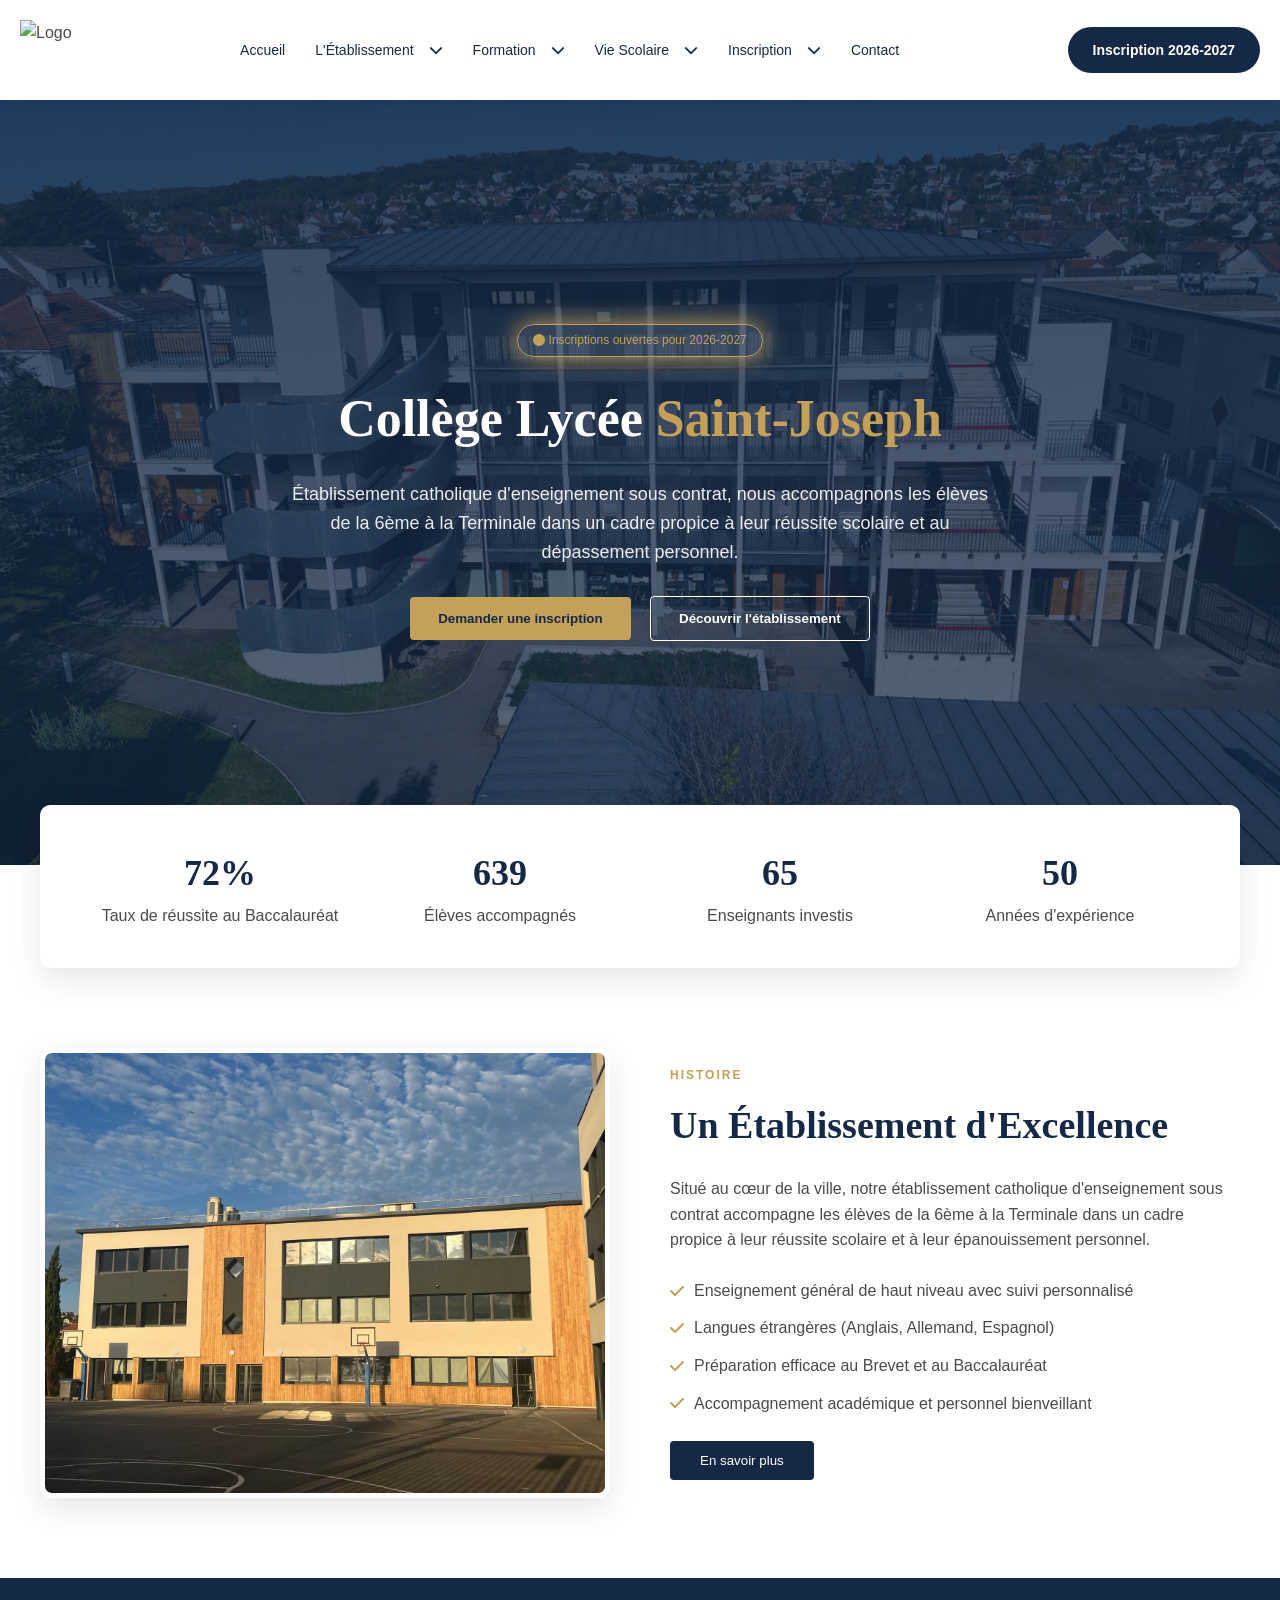
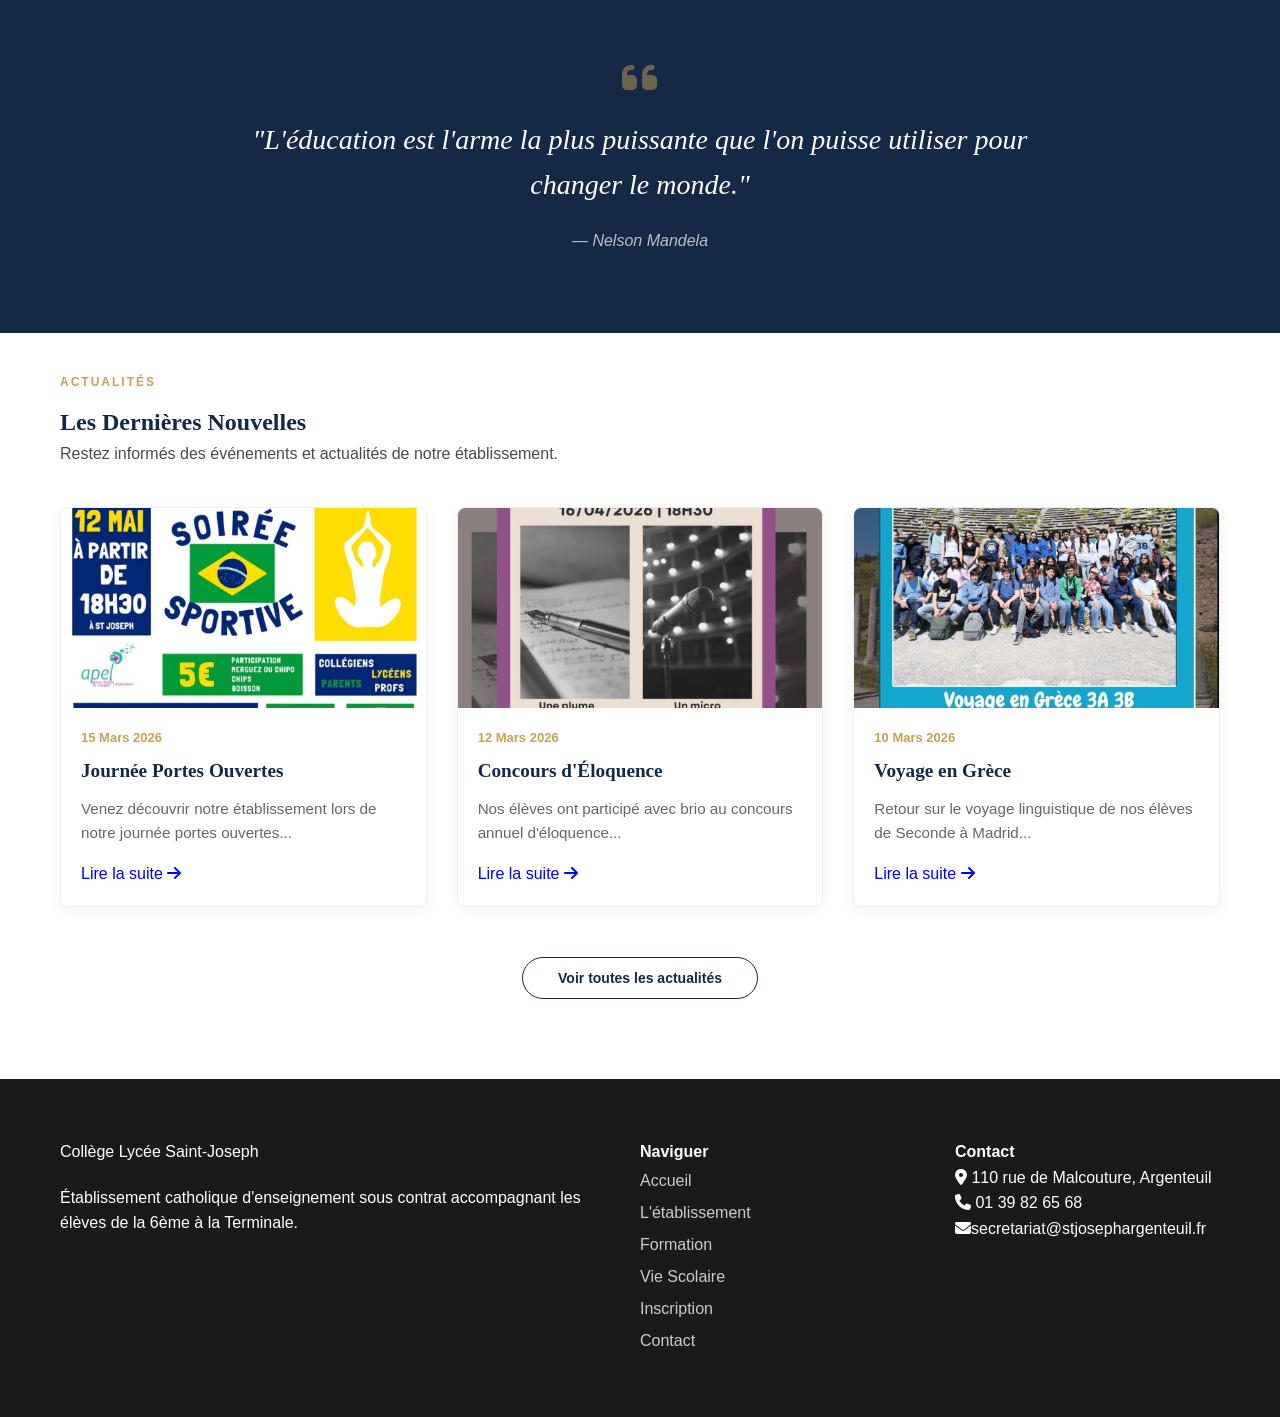
==== commit fa0e8e17: "test" ====
--- a/index.html
+++ b/index.html
@@ -13,7 +13,7 @@
 <header>
     <nav class="container">
         <div class="logo">
-            <img src="images/logo_stjo.jpg" alt="Logo" class="logo-img">
+            <img src="images/logo_saint_joseph.png" alt="Logo" class="logo-img">
         </div>
 
         <ul class="nav-menu">
--- a/styles.css
+++ b/styles.css
@@ -19,6 +19,7 @@
 h1, h2, h3, blockquote {
     font-family: 'Playfair Display', serif;
     color: var(--navy);
+
 }
 
 .container {
@@ -29,7 +30,7 @@
 
 /* Header */
 header {
-    background: var(--white);
+    background: #ffffff;
     padding: 15px 0;
     position: sticky;
     top: 0;
@@ -41,10 +42,10 @@
     max-width: 1300px;
     margin: 0 auto;
     display: flex;
-    justify-content: center;
+    justify-content: space-between;
     align-items: center;
-    gap: 60px;
-    padding: 10px 0;
+    gap: 30px;
+    padding: 10px 20px;
 }
 
 nav { display: flex; justify-content: space-between; align-items: center; width: 100%; }
@@ -59,11 +60,13 @@
 .logo-img {
     height: 60px;       
     width: auto;       
-    object-fit: contain; 
-}
-
-.nav-menu { display: flex; list-style: none; gap: 25px; margin: 0 auto; padding: 0; }
-.nav-menu a { text-decoration: none; color: var(--navy); font-size: 14px; font-weight: 500; display: flex; align-items: center; gap: 5px; }
+    object-fit: contain;
+    max-width: 100%;
+ 
+}
+
+.nav-menu { display: flex; list-style: none; gap: 30px; margin: 0 auto; padding: 0; }
+.nav-menu a { text-decoration: none; color: var(--navy); font-size: 14px; font-weight: 500; display: flex; align-items: center; gap: 15px;}
 
 .nav-btn {
 background: var(--navy);
@@ -190,6 +193,8 @@
     border: 1px solid var(--gold);
     color: var(--gold);
     margin-bottom: 20px;
+    box-shadow: 0 0 25px #c5a059;
+
 }
 
 .hero-img {
@@ -252,7 +257,8 @@
     gap: 60px;
     align-items: center;
     padding: 80px 0;
-}.section-label { color: var(--gold); font-weight: bold; font-size: 12px; letter-spacing: 2px; display: block; margin-bottom: 10px; }
+}
+.section-label { color: var(--gold); font-weight: bold; font-size: 12px; letter-spacing: 2px; display: block; margin-bottom: 10px; }
 .pres-text h2 { font-size: 38px; margin-bottom: 20px; }
 .check-list { list-style: none; margin: 25px 0; }
 .check-list li { margin-bottom: 12px; display: flex; align-items: center; gap: 10px; }
@@ -365,7 +371,7 @@
 .footer-links a { color: #ccc; text-decoration: none; line-height: 2; }
 
 
-@media (max-width: 1160px) {
+@media (max-width: 1260px) {
     .burger {
         display: flex;
         z-index: 2001;
@@ -402,7 +408,7 @@
         margin-bottom: 15px;
     }
 
-        .has-dropdown {
+    .has-dropdown {
         position: relative;
     }
 
@@ -420,6 +426,10 @@
         transform: none;    
     }
 
+    .logo-img {
+        height: 50px;
+    }
+
     .has-dropdown.open .dropdown {
         max-height: 500px;
     }
@@ -447,6 +457,10 @@
 
     .news-grid {
         grid-template-columns: repeat(2, 1fr);
+    }
+
+    .logo-img {
+        height: 40px;
     }
 
     .footer-grid {
@@ -497,6 +511,10 @@
         height: 300px;
     }
 
+    .logo-img {
+        height: 30px;
+    }
+
     .pres-text h2 {
         font-size: 28px;
     }
@@ -535,6 +553,10 @@
         font-size: 24px;
     }
 
+    .logo-img {
+        height: 20px;
+    }
+
     .news-card img {
         height: 180px;
     }
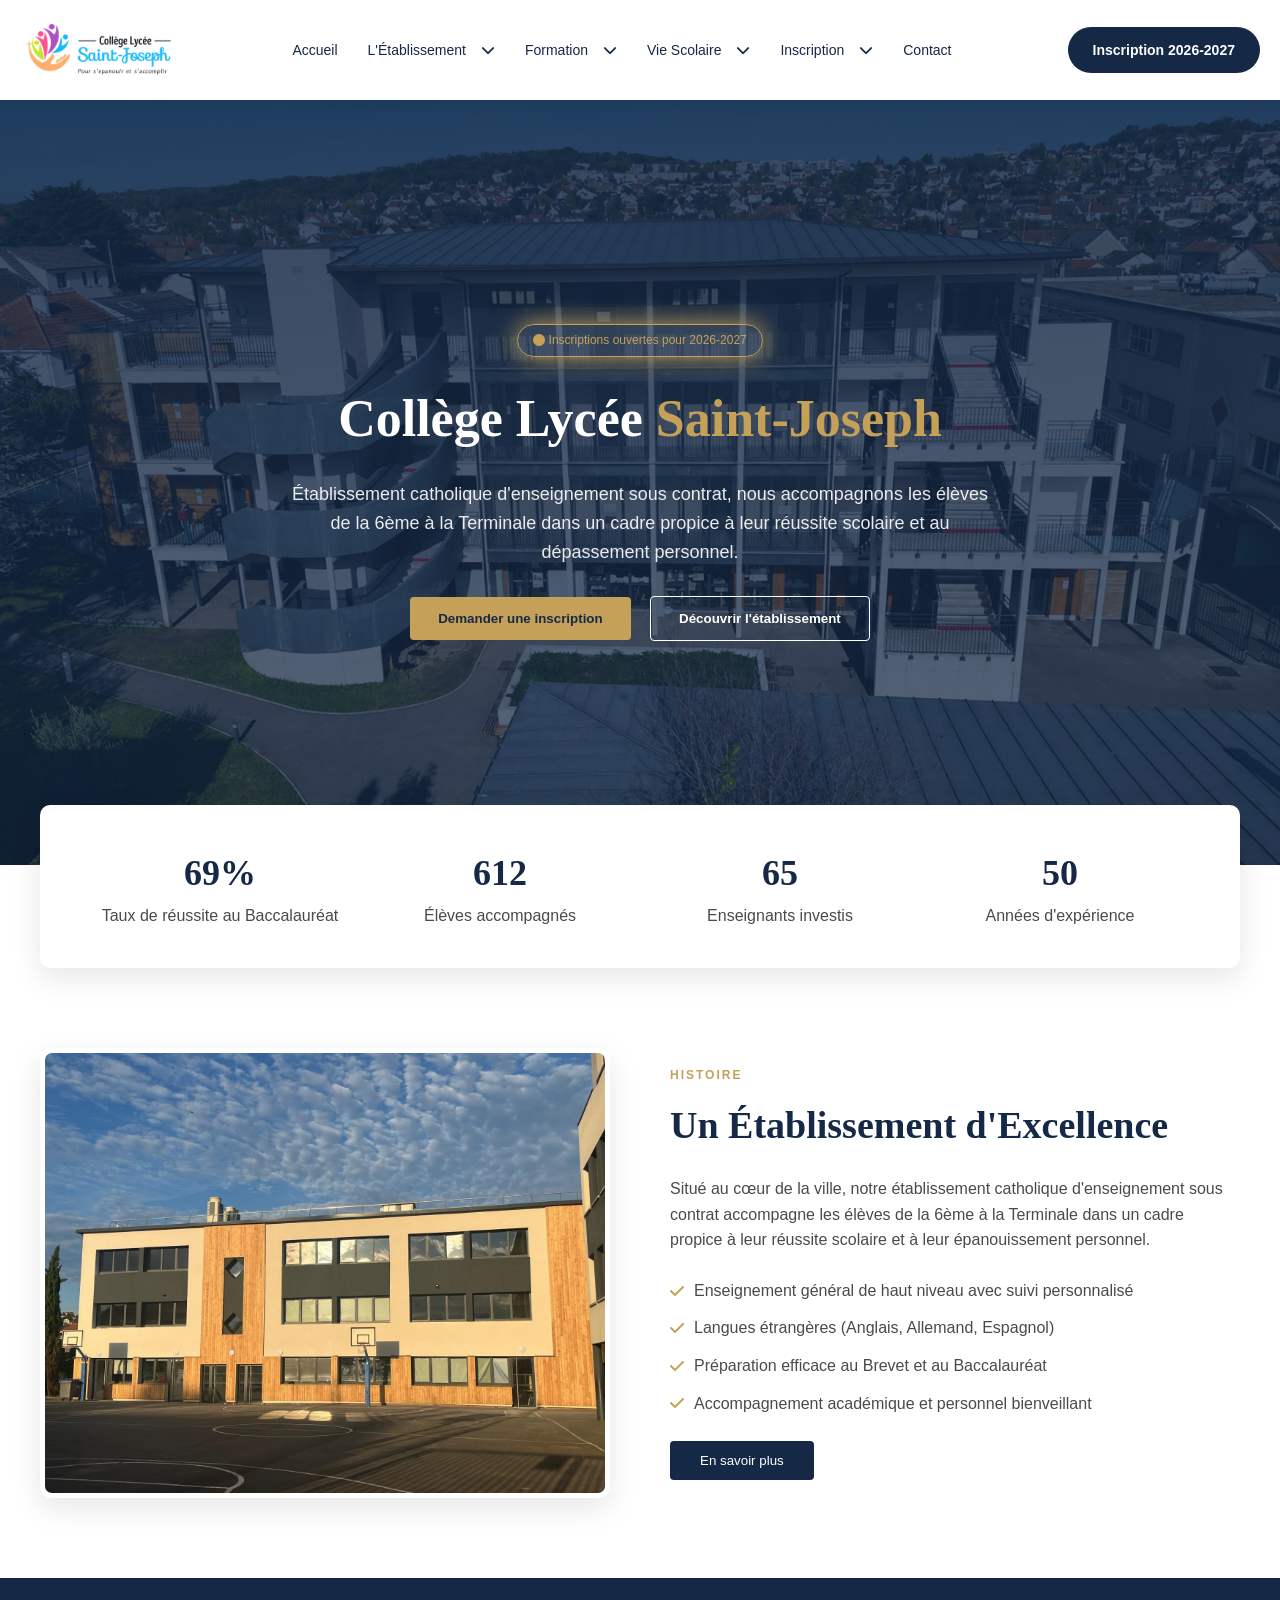
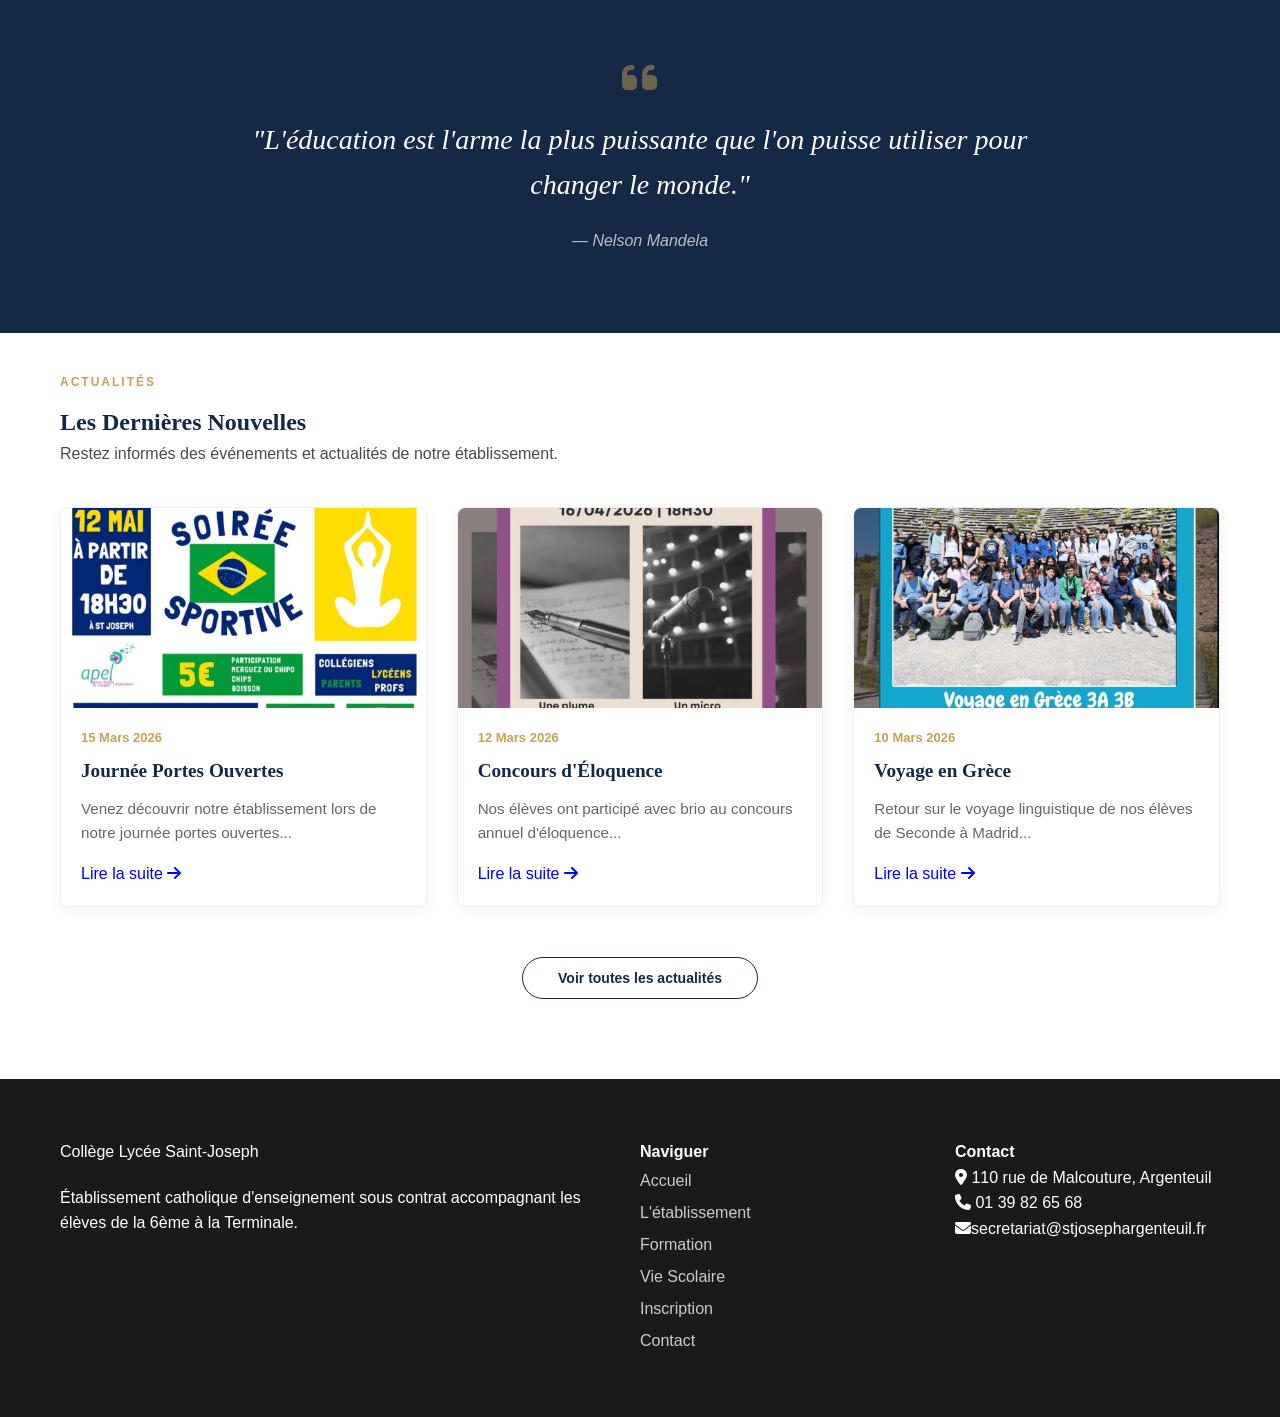
==== commit 43c99545: "final2" ====
--- a/index.html
+++ b/index.html
@@ -13,7 +13,7 @@
 <header>
     <nav class="container">
         <div class="logo">
-            <img src="images/logo_saint_joseph.png" alt="Logo" class="logo-img">
+            <img src="images/Logo_saint_joseph.png" alt="Logo" class="logo-img">
         </div>
 
         <ul class="nav-menu">
--- a/styles.css
+++ b/styles.css
@@ -382,22 +382,21 @@
     }
 
     .nav-menu {
-        position: fixed;
+position: fixed;
         top: 0;
         right: -100%;
         width: 70%;
         height: 100vh;
         background: white;
-
         display: flex;
         flex-direction: column;
-
-        padding: 80px 30px;
-        gap: 0px;
-
+        justify-content: flex-start; /* Aligne en haut au lieu d'étirer */
+        padding: 100px 30px; /* Espace pour le bouton burger en haut */
+        gap: 10px; /* Espace réduit entre les catégories */
         box-shadow: -10px 0 30px rgba(0,0,0,0.1);
         transition: right 0.3s ease;
         z-index: 2000;
+        overflow-y: auto; /* Permet de scroller si le menu est long */
     }
 
     .nav-menu.active {
@@ -405,7 +404,16 @@
     }
 
     .nav-menu li {
-        margin-bottom: 15px;
+width: 100%;
+        margin-bottom: 0; /* On gère l'espace via le gap du parent */
+        display: block;
+    }
+
+    .nav-menu li a {
+        padding: 15px 0;
+        width: 100%;
+        justify-content: space-between; /* Place la flèche à droite */
+        border-bottom: 1px solid #f0f0f0;
     }
 
     .has-dropdown {
@@ -413,26 +421,28 @@
     }
 
     .dropdown {
-        max-height: 0;
+max-height: 0;
         overflow: hidden;
-        opacity: 1;         
-        visibility: visible; 
-        transition: max-height 0.3s ease;
         position: static;
+        opacity: 1;
+        visibility: visible;
         box-shadow: none;
-        padding-left: 15px;
-        background: transparent;
         border-top: none;
-        transform: none;    
-    }
-
+        transform: none;
+        padding-left: 20px;
+        transition: max-height 0.4s ease-out; 
+    }
+    
+
+    
     .logo-img {
         height: 50px;
     }
 
     .has-dropdown.open .dropdown {
-        max-height: 500px;
-    }
+max-height: 500px; /* Assez grand pour contenir les liens */
+        padding-top: 10px;
+        padding-bottom: 10px;    }
 
     .has-dropdown i {
         pointer-events: none;
@@ -460,7 +470,7 @@
     }
 
     .logo-img {
-        height: 40px;
+        height: 45px;
     }
 
     .footer-grid {
@@ -512,7 +522,7 @@
     }
 
     .logo-img {
-        height: 30px;
+        height: 40px;
     }
 
     .pres-text h2 {
@@ -554,7 +564,7 @@
     }
 
     .logo-img {
-        height: 20px;
+        height: 35px;
     }
 
     .news-card img {
